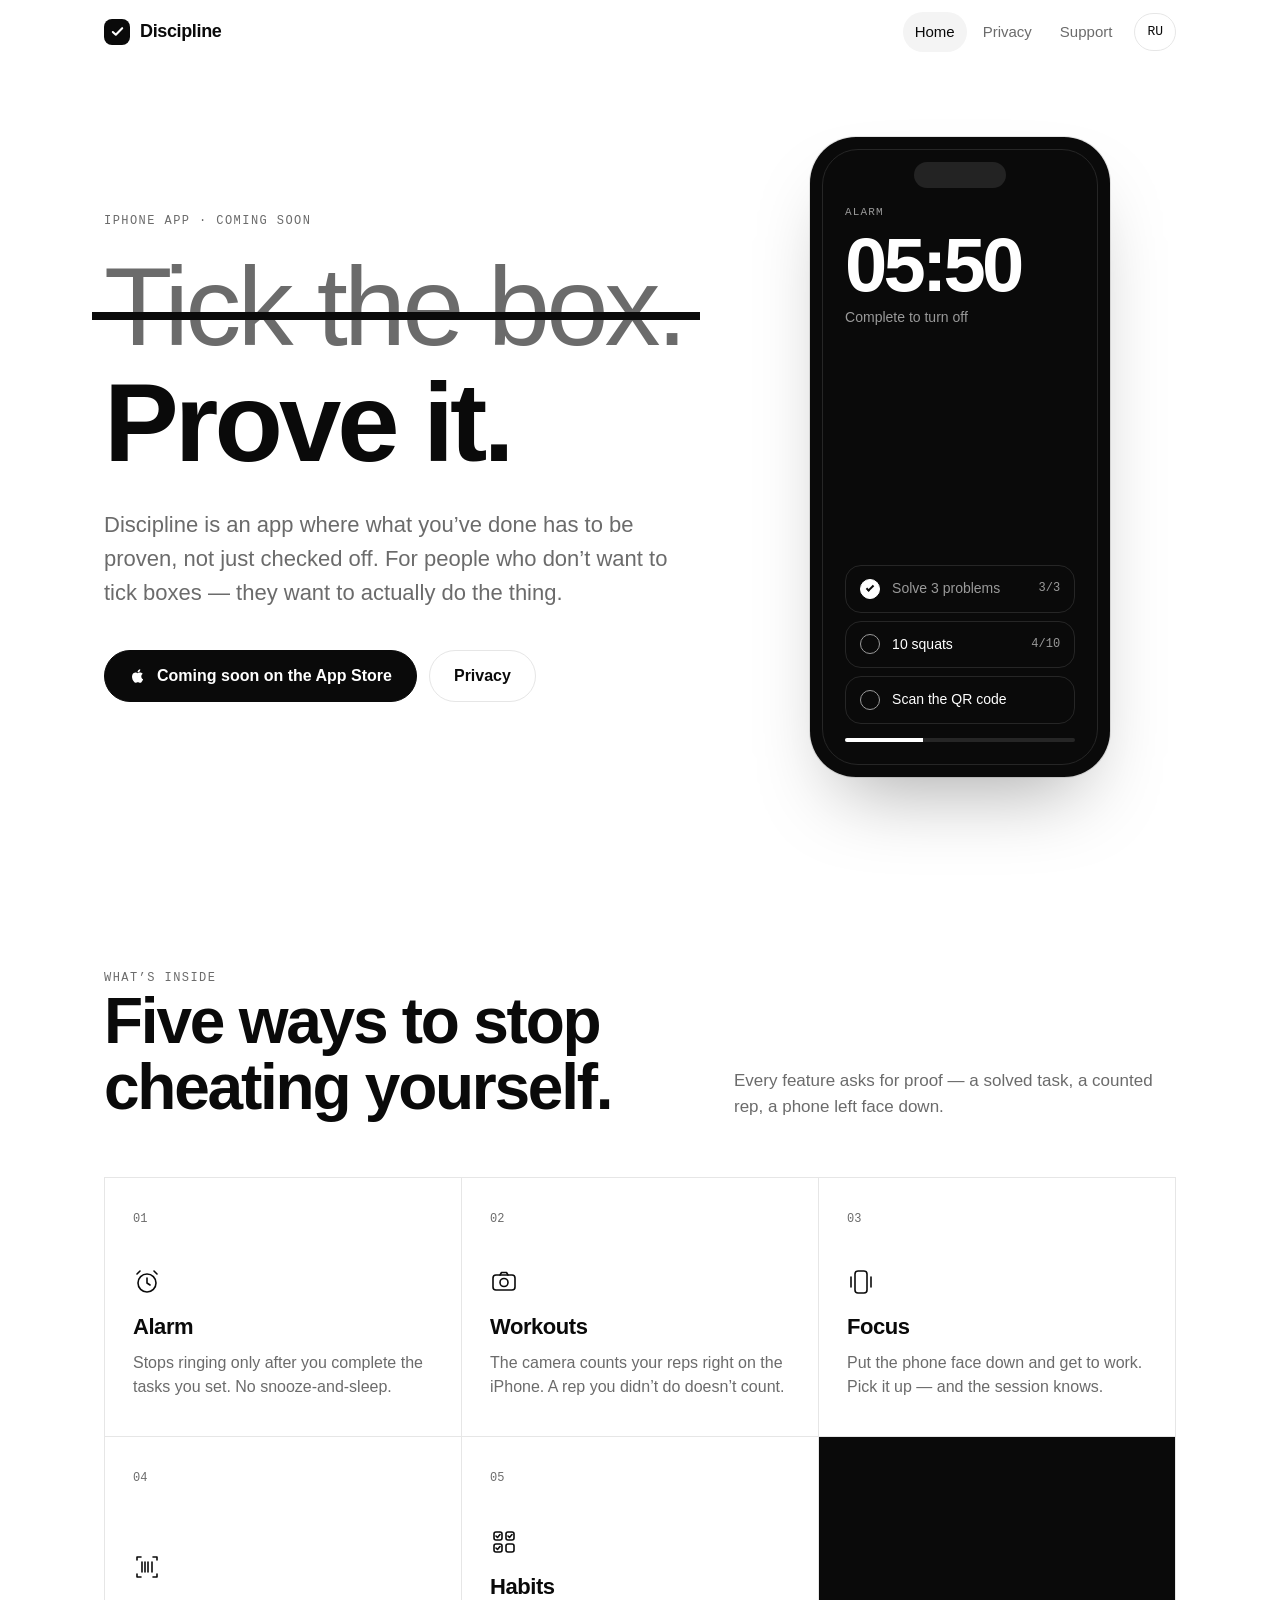
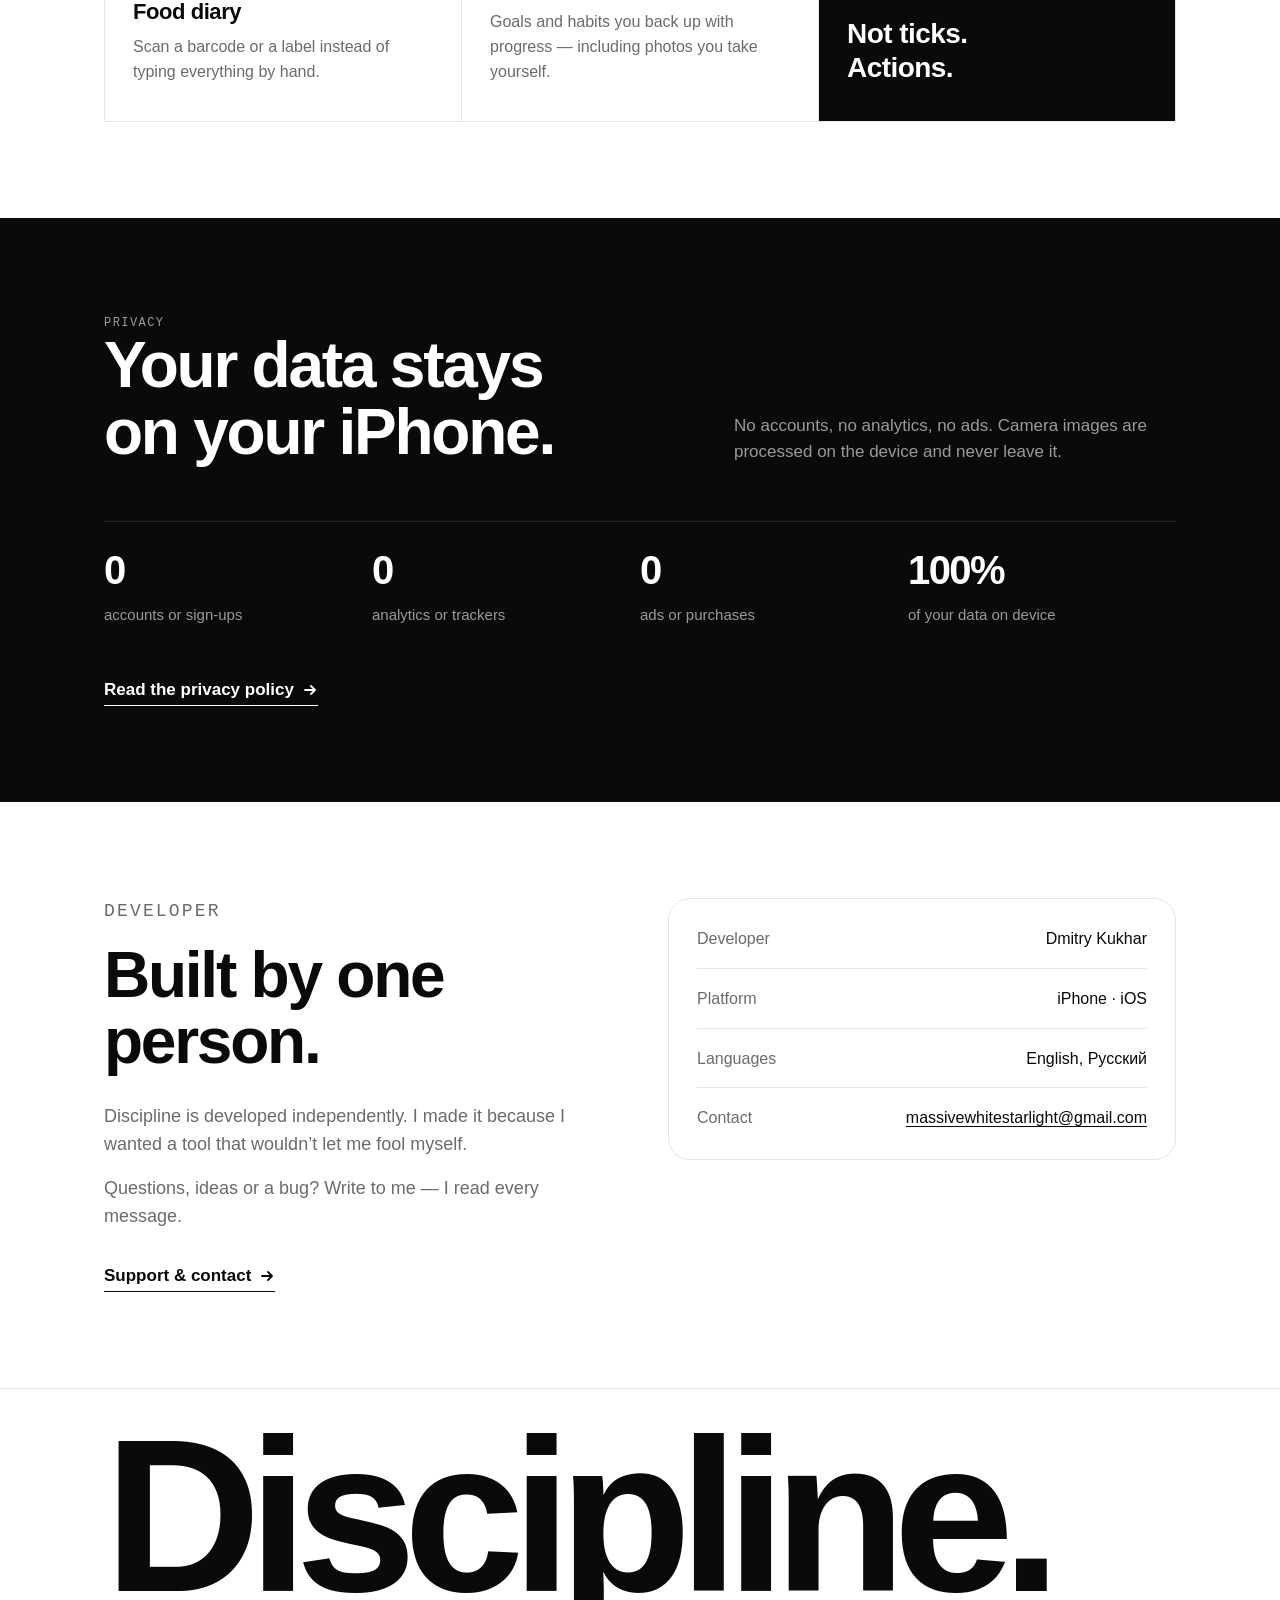
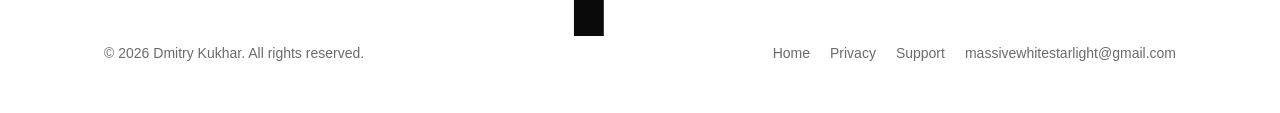
==== index.html @ 8206968e "Add files via upload" ====
<!doctype html>
<html lang="en" class="no-js">
<head>
  <meta charset="utf-8">
  <meta name="viewport" content="width=device-width, initial-scale=1, viewport-fit=cover">
  <title>Discipline — prove it, don't just tick it</title>
  <meta name="description" content="Discipline is an iPhone app where finished tasks must be proven, not just checked off: an alarm that stops only after tasks, camera-counted reps, phone-free focus, a food diary and habits.">
  <meta name="theme-color" content="#ffffff" media="(prefers-color-scheme: light)">
  <meta name="theme-color" content="#000000" media="(prefers-color-scheme: dark)">
  <meta property="og:title" content="Discipline — prove it, don't just tick it">
  <meta property="og:description" content="Discipline is an iPhone app where finished tasks must be proven, not just checked off: an alarm that stops only after tasks, camera-counted reps, phone-free focus, a food diary and habits.">
  <meta property="og:type" content="website">
  <link rel="icon" href="assets/favicon.svg" type="image/svg+xml">
  <link rel="alternate" hreflang="ru" href="ru/">
  <script>
    // First visit with a Russian browser → Russian version (manual choice is remembered).
    (function () {
      try {
        var saved = localStorage.getItem('lang');
        var ru = (navigator.language || '').toLowerCase().indexOf('ru') === 0;
        if (saved === 'ru' || (!saved && ru)) location.replace('ru/');
      } catch (e) {}
    })();
  </script>
  <link rel="stylesheet" href="assets/style.css">
</head>
<body>
<a class="skip" href="#main">Skip to content</a>
<header class="header">
  <div class="wrap">
    <a class="logo" href="./" aria-label="Discipline"><span class="logo-mark"><svg viewBox="0 0 16 16" fill="none" stroke="currentColor" stroke-width="2.2" stroke-linecap="round" stroke-linejoin="round"><path d="M3 8.5l3.2 3L13 4.5"/></svg></span>Discipline</a>
    <nav class="nav">
      <a href="./" aria-current="page" class="hide-sm">Home</a><a href="privacy.html">Privacy</a><a href="support.html">Support</a>
      <a class="lang" href="ru/" data-lang="ru" hreflang="ru">RU</a>
    </nav>
  </div>
</header>

<main id="main">
  <section class="hero">
    <div class="wrap hero-grid">
      <div>
        <p class="eyebrow">iPhone app · Coming soon</p>
        <h1><span class="line strike">Tick the box.</span><span class="line">Prove it.</span></h1>
        <p class="lead">Discipline is an app where what you’ve done has to be proven, not just checked off. For people who don’t want to tick boxes — they want to actually do the thing.</p>
        <div class="cta-row">
          <!-- After release: replace href="#" with your App Store link and remove the "Soon" badge -->
          <a class="btn btn-primary" href="#" aria-disabled="true"><svg viewBox="0 0 24 24" fill="currentColor"><path d="M16.37 12.6c-.02-2.3 1.88-3.4 1.96-3.46-1.07-1.56-2.73-1.78-3.32-1.8-1.41-.14-2.76.83-3.48.83-.72 0-1.82-.81-3-.79-1.54.02-2.96.9-3.76 2.27-1.6 2.78-.41 6.9 1.15 9.16.76 1.1 1.67 2.34 2.86 2.3 1.15-.05 1.58-.74 2.97-.74 1.38 0 1.78.74 2.99.72 1.24-.02 2.02-1.12 2.77-2.23.87-1.28 1.23-2.52 1.25-2.59-.03-.01-2.4-.92-2.42-3.66zM14.1 5.86c.63-.77 1.06-1.83.94-2.89-.91.04-2.02.61-2.67 1.37-.58.67-1.1 1.76-.96 2.8 1.02.08 2.06-.52 2.69-1.28z"/></svg>Coming soon on the App Store</a>
          <a class="btn btn-ghost" href="privacy.html">Privacy</a>
        </div>
      </div>
      <div class="phone" aria-hidden="true">
        <div class="phone-screen">
          <div class="ph-label">Alarm</div>
          <div class="ph-time" data-clock>06:30</div>
          <div class="ph-sub">Complete to turn off</div>
          <div class="ph-tasks"><div class="ph-task done"><span class="ph-dot"></span><span>Solve 3 problems</span><span class="ph-count">3/3</span></div><div class="ph-task"><span class="ph-dot"></span><span>10 squats</span><span class="ph-count">4/10</span></div><div class="ph-task"><span class="ph-dot"></span><span>Scan the QR code</span><span class="ph-count"></span></div></div>
          <div class="ph-progress"><i></i></div>
        </div>
      </div>
    </div>
  </section>

  <section id="features">
    <div class="wrap">
      <div class="section-head reveal">
        <div><p class="eyebrow">What’s inside</p><h2>Five ways to stop<br>cheating yourself.</h2></div>
        <p>Every feature asks for proof — a solved task, a counted rep, a phone left face down.</p>
      </div>
      <div class="features"><article class="feature reveal"><div class="num">01</div><svg class="feature-ico" viewBox="0 0 28 28" fill="none" stroke="currentColor" stroke-width="1.6" stroke-linecap="round" stroke-linejoin="round"><circle cx="14" cy="15" r="9"/><path d="M14 10v5l3 2M4 6l3-3M24 6l-3-3"/></svg><h3>Alarm</h3><p>Stops ringing only after you complete the tasks you set. No snooze-and-sleep.</p></article><article class="feature reveal"><div class="num">02</div><svg class="feature-ico" viewBox="0 0 28 28" fill="none" stroke="currentColor" stroke-width="1.6" stroke-linecap="round" stroke-linejoin="round"><rect x="3" y="7" width="22" height="15" rx="3"/><circle cx="14" cy="14.5" r="4"/><path d="M10 7l1.5-2.5h5L18 7"/></svg><h3>Workouts</h3><p>The camera counts your reps right on the iPhone. A rep you didn’t do doesn’t count.</p></article><article class="feature reveal"><div class="num">03</div><svg class="feature-ico" viewBox="0 0 28 28" fill="none" stroke="currentColor" stroke-width="1.6" stroke-linecap="round" stroke-linejoin="round"><rect x="8" y="3" width="12" height="22" rx="3"/><path d="M4 9v10M24 9v10"/></svg><h3>Focus</h3><p>Put the phone face down and get to work. Pick it up — and the session knows.</p></article><article class="feature reveal"><div class="num">04</div><svg class="feature-ico" viewBox="0 0 28 28" fill="none" stroke="currentColor" stroke-width="1.6" stroke-linecap="round" stroke-linejoin="round"><path d="M4 7V4h4M24 7V4h-4M4 21v3h4M24 21v3h-4"/><path d="M9 9v10M12 9v10M15 9v10M19 9v10"/></svg><h3>Food diary</h3><p>Scan a barcode or a label instead of typing everything by hand.</p></article><article class="feature reveal"><div class="num">05</div><svg class="feature-ico" viewBox="0 0 28 28" fill="none" stroke="currentColor" stroke-width="1.6" stroke-linecap="round" stroke-linejoin="round"><rect x="4" y="4" width="8" height="8" rx="2"/><rect x="16" y="4" width="8" height="8" rx="2"/><rect x="4" y="16" width="8" height="8" rx="2"/><rect x="16" y="16" width="8" height="8" rx="2"/><path d="M6 8l1.5 1.5L10 6.5M18 8l1.5 1.5L22 6.5M6 20l1.5 1.5L10 18.5"/></svg><h3>Habits</h3><p>Goals and habits you back up with progress — including photos you take yourself.</p></article><article class="feature feature-quote reveal"><h3>Not ticks.<br>Actions.</h3></article></div>
    </div>
  </section>

  <section class="band">
    <div class="wrap">
      <div class="section-head reveal">
        <div><p class="eyebrow">Privacy</p><h2>Your data stays<br>on your iPhone.</h2></div>
        <p>No accounts, no analytics, no ads. Camera images are processed on the device and never leave it.</p>
      </div>
      <div class="privacy-points"><div class="reveal"><strong>0</strong><span>accounts or sign-ups</span></div><div class="reveal"><strong>0</strong><span>analytics or trackers</span></div><div class="reveal"><strong>0</strong><span>ads or purchases</span></div><div class="reveal"><strong>100%</strong><span>of your data on device</span></div></div>
      <a class="link-arrow" href="privacy.html">Read the privacy policy <svg viewBox="0 0 16 16" fill="none" stroke="currentColor" stroke-width="1.8" stroke-linecap="round" stroke-linejoin="round"><path d="M3 8h10M9 4l4 4-4 4"/></svg></a>
    </div>
  </section>

  <section id="developer">
    <div class="wrap dev">
      <div class="reveal">
        <p class="eyebrow">Developer</p>
        <h2 style="margin-bottom:28px">Built by one person.</h2>
        <p>Discipline is developed independently. I made it because I wanted a tool that wouldn’t let me fool myself.</p>
        <p>Questions, ideas or a bug? Write to me — I read every message.</p>
        <a class="link-arrow" href="support.html" style="margin-top:16px">Support & contact <svg viewBox="0 0 16 16" fill="none" stroke="currentColor" stroke-width="1.8" stroke-linecap="round" stroke-linejoin="round"><path d="M3 8h10M9 4l4 4-4 4"/></svg></a>
      </div>
      <div class="dev-card reveal"><div class="dev-row"><span>Developer</span><span>Dmitry Kukhar</span></div><div class="dev-row"><span>Platform</span><span>iPhone · iOS</span></div><div class="dev-row"><span>Languages</span><span>English, Русский</span></div><div class="dev-row"><span>Contact</span><span><a href="mailto:massivewhitestarlight@gmail.com">massivewhitestarlight@gmail.com</a></span></div></div>
    </div>
  </section>
</main>
<footer class="footer">
  <div class="wrap" style="display:block">
    <div class="big-word" aria-hidden="true">Discipline.</div>
    <div style="display:flex;justify-content:space-between;gap:24px;flex-wrap:wrap">
      <div>© <span data-year>2026</span> Dmitry Kukhar. All rights reserved.</div>
      <nav>
        <a href="./">Home</a>
        <a href="privacy.html">Privacy</a>
        <a href="support.html">Support</a>
        <a href="mailto:massivewhitestarlight@gmail.com">massivewhitestarlight@gmail.com</a>
      </nav>
    </div>
  </div>
</footer>
<script src="assets/main.js" defer></script>
</body>
</html>
---- assets/style.css ----
/* Discipline — developer site
   Black & white, minimal. System fonts only (no external requests). */

:root {
  --bg: #ffffff;
  --fg: #0a0a0a;
  --muted: #6b6b6b;
  --line: #e6e6e6;
  --soft: #f4f4f4;
  --inv-bg: #0a0a0a;
  --inv-fg: #ffffff;
  --inv-muted: #9a9a9a;
  --inv-line: #262626;
  --radius: 22px;
  --max: 1120px;
  --font: -apple-system, BlinkMacSystemFont, "SF Pro Display", "SF Pro Text", "Inter", "Segoe UI", Roboto, "Helvetica Neue", Arial, sans-serif;
  --mono: ui-monospace, "SF Mono", Menlo, Consolas, monospace;
  color-scheme: light;
}

@media (prefers-color-scheme: dark) {
  :root {
    --bg: #000000;
    --fg: #f5f5f5;
    --muted: #8f8f8f;
    --line: #1f1f1f;
    --soft: #0e0e0e;
    --inv-bg: #f5f5f5;
    --inv-fg: #0a0a0a;
    --inv-muted: #5c5c5c;
    --inv-line: #dcdcdc;
    color-scheme: dark;
  }
}

*,
*::before,
*::after { box-sizing: border-box; }

html { -webkit-text-size-adjust: 100%; scroll-behavior: smooth; }

body {
  margin: 0;
  background: var(--bg);
  color: var(--fg);
  font-family: var(--font);
  font-size: 17px;
  line-height: 1.55;
  -webkit-font-smoothing: antialiased;
  text-rendering: optimizeLegibility;
  overflow-x: hidden;
}

a { color: inherit; text-decoration-thickness: 1px; text-underline-offset: 3px; }
img { max-width: 100%; display: block; }

.wrap { max-width: var(--max); margin: 0 auto; padding: 0 24px; }

/* ---------- Header ---------- */
.header {
  position: sticky;
  top: 0;
  z-index: 50;
  background: color-mix(in srgb, var(--bg) 82%, transparent);
  backdrop-filter: saturate(180%) blur(18px);
  -webkit-backdrop-filter: saturate(180%) blur(18px);
  border-bottom: 1px solid transparent;
  transition: border-color .3s;
}
.header.scrolled { border-bottom-color: var(--line); }
.header .wrap {
  display: flex;
  align-items: center;
  justify-content: space-between;
  height: 64px;
  gap: 16px;
}
.logo {
  display: flex;
  align-items: center;
  gap: 10px;
  font-weight: 700;
  letter-spacing: -0.02em;
  text-decoration: none;
  font-size: 18px;
}
.logo-mark {
  width: 26px;
  height: 26px;
  border-radius: 8px;
  background: var(--fg);
  color: var(--bg);
  display: grid;
  place-items: center;
}
.logo-mark svg { width: 15px; height: 15px; }
.nav { display: flex; align-items: center; gap: 4px; }
.nav a {
  text-decoration: none;
  font-size: 15px;
  color: var(--muted);
  padding: 8px 12px;
  border-radius: 999px;
  transition: color .2s, background .2s;
}
.nav a:hover, .nav a[aria-current="page"] { color: var(--fg); }
.nav a[aria-current="page"] { background: var(--soft); }
.nav .lang {
  font-family: var(--mono);
  font-size: 13px;
  border: 1px solid var(--line);
  color: var(--fg);
  margin-left: 6px;
}
.nav .lang:hover { background: var(--fg); color: var(--bg); border-color: var(--fg); }

@media (max-width: 560px) {
  .nav a:not(.lang) { padding: 8px 8px; font-size: 14px; }
  .nav .hide-sm { display: none; }
}

/* ---------- Typography ---------- */
.eyebrow {
  font-family: var(--mono);
  font-size: 12px;
  letter-spacing: 0.12em;
  text-transform: uppercase;
  color: var(--muted);
  margin: 0 0 18px;
}
h1, h2, h3 { letter-spacing: -0.035em; line-height: 1.04; margin: 0; font-weight: 700; }
h1 { font-size: clamp(48px, 9vw, 112px); }
h2 { font-size: clamp(34px, 5.2vw, 64px); }
h3 { font-size: 22px; letter-spacing: -0.02em; line-height: 1.2; }
.lead { font-size: clamp(18px, 2.1vw, 22px); color: var(--muted); max-width: 34em; margin: 26px 0 0; }

/* ---------- Hero ---------- */
.hero { padding: 72px 0 96px; }
.hero-grid {
  display: grid;
  grid-template-columns: 1.15fr .85fr;
  gap: 56px;
  align-items: center;
}
.strike {
  position: relative;
  color: var(--muted);
  font-weight: 500;
  display: inline-block;
}
.strike::after {
  content: "";
  position: absolute;
  left: -2%;
  right: -2%;
  top: 54%;
  height: .07em;
  background: var(--fg);
  transform-origin: left center;
  transform: scaleX(0);
  animation: strike 0.9s cubic-bezier(.7,0,.2,1) .5s forwards;
}
@keyframes strike { to { transform: scaleX(1); } }
.hero h1 .line { display: block; }

.cta-row { display: flex; flex-wrap: wrap; gap: 12px; margin-top: 40px; align-items: center; }
.btn {
  display: inline-flex;
  align-items: center;
  gap: 10px;
  height: 52px;
  padding: 0 24px;
  border-radius: 999px;
  font-size: 16px;
  font-weight: 600;
  text-decoration: none;
  border: 1px solid var(--fg);
  transition: transform .2s, background .2s, color .2s;
}
.btn:hover { transform: translateY(-1px); }
.btn-primary { background: var(--fg); color: var(--bg); }
.btn-ghost { background: transparent; color: var(--fg); border-color: var(--line); }
.btn-ghost:hover { border-color: var(--fg); }
.btn svg { width: 18px; height: 18px; }
.btn small { font-weight: 400; opacity: .7; font-size: 13px; }
.badge-soon {
  font-family: var(--mono);
  font-size: 11px;
  letter-spacing: .08em;
  text-transform: uppercase;
  padding: 3px 8px;
  border-radius: 999px;
  border: 1px solid currentColor;
  opacity: .75;
}

/* Phone mock */
.phone {
  justify-self: center;
  width: min(300px, 78vw);
  aspect-ratio: 9 / 19.2;
  border-radius: 46px;
  background: var(--inv-bg);
  color: var(--inv-fg);
  padding: 12px;
  box-shadow: 0 40px 80px -30px rgba(0,0,0,.35), 0 0 0 1px var(--line);
  position: relative;
}
.phone-screen {
  height: 100%;
  border-radius: 36px;
  border: 1px solid var(--inv-line);
  padding: 54px 22px 22px;
  display: flex;
  flex-direction: column;
  position: relative;
  overflow: hidden;
}
.phone-screen::before {
  content: "";
  position: absolute;
  top: 12px;
  left: 50%;
  transform: translateX(-50%);
  width: 92px;
  height: 26px;
  border-radius: 999px;
  background: var(--inv-fg);
  opacity: .1;
}
.ph-label { font-family: var(--mono); font-size: 11px; letter-spacing: .1em; text-transform: uppercase; color: var(--inv-muted); }
.ph-time { font-size: 76px; font-weight: 700; letter-spacing: -0.05em; line-height: 1; margin: 6px 0 4px; font-variant-numeric: tabular-nums; }
.ph-sub { font-size: 14px; color: var(--inv-muted); }
.ph-tasks { margin-top: auto; display: grid; gap: 8px; }
.ph-task {
  display: flex;
  align-items: center;
  gap: 12px;
  padding: 12px 14px;
  border-radius: 16px;
  border: 1px solid var(--inv-line);
  font-size: 14px;
}
.ph-dot {
  width: 20px; height: 20px; border-radius: 50%;
  border: 1.5px solid var(--inv-muted);
  flex: none;
  display: grid; place-items: center;
}
.ph-task.done .ph-dot { background: var(--inv-fg); border-color: var(--inv-fg); }
.ph-task.done .ph-dot::after {
  content: ""; width: 8px; height: 4px;
  border-left: 2px solid var(--inv-bg); border-bottom: 2px solid var(--inv-bg);
  transform: rotate(-45deg) translate(1px, -1px);
}
.ph-task.done span { color: var(--inv-muted); }
.ph-task .ph-count { margin-left: auto; font-family: var(--mono); font-size: 12px; color: var(--inv-muted); }
.ph-progress { height: 4px; border-radius: 4px; background: var(--inv-line); margin-top: 14px; overflow: hidden; }
.ph-progress i { display: block; height: 100%; width: 34%; background: var(--inv-fg); animation: prog 4s ease-in-out infinite alternate; }
@keyframes prog { to { width: 66%; } }

@media (max-width: 880px) {
  .hero { padding: 40px 0 72px; }
  .hero-grid { grid-template-columns: 1fr; gap: 56px; }
}

/* ---------- Sections ---------- */
section { padding: 96px 0; }
.section-head { display: flex; justify-content: space-between; align-items: end; gap: 32px; flex-wrap: wrap; margin-bottom: 56px; }
.section-head p { color: var(--muted); max-width: 26em; margin: 0; }

.features {
  display: grid;
  grid-template-columns: repeat(3, 1fr);
  border-top: 1px solid var(--line);
  border-left: 1px solid var(--line);
}
.feature {
  padding: 32px 28px 36px;
  border-right: 1px solid var(--line);
  border-bottom: 1px solid var(--line);
  min-height: 250px;
  display: flex;
  flex-direction: column;
  transition: background .3s, color .3s;
}
.feature:hover { background: var(--fg); color: var(--bg); }
.feature:hover p { color: inherit; opacity: .7; }
.feature .num { font-family: var(--mono); font-size: 12px; color: var(--muted); margin-bottom: auto; padding-bottom: 40px; }
.feature:hover .num { color: inherit; opacity: .6; }
.feature p { color: var(--muted); margin: 10px 0 0; font-size: 16px; }
.feature-ico { width: 28px; height: 28px; margin-bottom: 18px; }
.feature-quote {
  background: var(--fg);
  color: var(--bg);
  justify-content: flex-end;
}
.feature-quote h3 { font-size: 28px; }
.feature-quote:hover { background: var(--fg); }

@media (max-width: 880px) { .features { grid-template-columns: repeat(2, 1fr); } }
@media (max-width: 560px) {
  .features { grid-template-columns: 1fr; }
  .feature { min-height: 0; }
  .feature .num { padding-bottom: 24px; }
}

/* Dark band */
.band { background: var(--inv-bg); color: var(--inv-fg); border-radius: 0; }
.band .eyebrow, .band .section-head p { color: var(--inv-muted); }
.privacy-points { display: grid; grid-template-columns: repeat(4, 1fr); gap: 0; border-top: 1px solid var(--inv-line); }
.privacy-points div { padding: 28px 24px 8px 0; }
.privacy-points strong { display: block; font-size: 40px; letter-spacing: -0.04em; line-height: 1; margin-bottom: 12px; }
.privacy-points span { color: var(--inv-muted); font-size: 15px; }
.band .link-arrow { color: var(--inv-fg); }
@media (max-width: 880px) { .privacy-points { grid-template-columns: repeat(2, 1fr); } }

.link-arrow {
  display: inline-flex; align-items: center; gap: 8px;
  font-weight: 600; text-decoration: none; margin-top: 40px;
  border-bottom: 1px solid currentColor; padding-bottom: 2px;
}
.link-arrow:hover svg { transform: translateX(3px); }
.link-arrow svg { width: 16px; height: 16px; transition: transform .2s; }

/* Developer */
.dev { display: grid; grid-template-columns: 1fr 1fr; gap: 56px; align-items: start; }
.dev p { color: var(--muted); margin: 0 0 16px; font-size: 18px; }
.dev-card {
  border: 1px solid var(--line);
  border-radius: var(--radius);
  padding: 28px;
  display: grid;
  gap: 18px;
}
.dev-row { display: flex; justify-content: space-between; gap: 16px; border-bottom: 1px solid var(--line); padding-bottom: 16px; font-size: 16px; }
.dev-row:last-child { border-bottom: 0; padding-bottom: 0; }
.dev-row span:first-child { color: var(--muted); }
.dev-row span:last-child { text-align: right; overflow-wrap: anywhere; }
@media (max-width: 880px) { .dev { grid-template-columns: 1fr; gap: 32px; } }

/* ---------- Document pages (privacy / support) ---------- */
.doc-hero { padding: 72px 0 48px; border-bottom: 1px solid var(--line); }
.doc-hero h1 { font-size: clamp(44px, 7vw, 88px); }
.doc-meta { font-family: var(--mono); font-size: 13px; color: var(--muted); margin-top: 24px; }
.doc { display: grid; grid-template-columns: 240px 1fr; gap: 64px; padding-top: 56px; padding-bottom: 96px; }
.toc { position: sticky; top: 96px; align-self: start; font-size: 14px; }
.toc p { font-family: var(--mono); font-size: 12px; letter-spacing: .1em; text-transform: uppercase; color: var(--muted); margin: 0 0 12px; }
.toc ol { list-style: none; padding: 0; margin: 0; display: grid; gap: 2px; counter-reset: toc; }
.toc a { display: block; text-decoration: none; color: var(--muted); padding: 5px 0; }
.toc a:hover { color: var(--fg); }
.prose { max-width: 720px; }
.prose h2 { font-size: 30px; letter-spacing: -0.025em; margin: 56px 0 16px; scroll-margin-top: 90px; }
.prose h2:first-child { margin-top: 0; }
.prose h3 { font-size: 19px; margin: 28px 0 8px; }
.prose p, .prose li { color: color-mix(in srgb, var(--fg) 82%, var(--bg)); }
.prose ul { padding-left: 1.2em; }
.prose li { margin: 6px 0; }
.prose li::marker { color: var(--muted); }
.summary {
  background: var(--fg);
  color: var(--bg);
  border-radius: var(--radius);
  padding: 32px;
  margin-bottom: 8px;
}
.summary h2 { margin: 0 0 12px !important; font-size: 26px; }
.summary p { color: inherit !important; opacity: .8; margin: 0; }
.summary ul { list-style: none; padding: 0; margin: 20px 0 0; display: grid; gap: 10px; }
.summary li { color: inherit !important; display: flex; gap: 12px; margin: 0; }
.summary li::before { content: "—"; opacity: .5; }
.table { width: 100%; border-collapse: collapse; margin: 16px 0; font-size: 15px; }
.table th, .table td { text-align: left; padding: 12px 12px 12px 0; border-bottom: 1px solid var(--line); vertical-align: top; }
.table th { font-family: var(--mono); font-size: 12px; letter-spacing: .08em; text-transform: uppercase; color: var(--muted); font-weight: 500; }
.table td:first-child { font-weight: 600; white-space: nowrap; padding-right: 20px; }
@media (max-width: 880px) {
  .doc { grid-template-columns: 1fr; gap: 32px; }
  .toc { position: static; border: 1px solid var(--line); border-radius: 16px; padding: 18px 20px; }
}
@media (max-width: 560px) {
  .table td:first-child { white-space: normal; }
}

/* Support */
.contact-card {
  border-radius: var(--radius);
  background: var(--fg);
  color: var(--bg);
  padding: 40px;
  display: grid;
  grid-template-columns: 1fr auto;
  gap: 32px;
  align-items: end;
  margin-top: 56px;
}
.contact-card h2 { font-size: clamp(30px, 4vw, 44px); margin: 0 !important; }
.contact-card p { color: inherit !important; opacity: .7; margin: 14px 0 0; max-width: 30em; }
.contact-card .btn { background: var(--bg); color: var(--fg); border-color: var(--bg); }
.contact-mail { font-family: var(--mono); font-size: 14px; opacity: .7; margin-top: 18px; overflow-wrap: anywhere; }
@media (max-width: 720px) { .contact-card { grid-template-columns: 1fr; padding: 28px; } }

.faq { border-top: 1px solid var(--line); margin-top: 8px; }
.faq details { border-bottom: 1px solid var(--line); }
.faq summary {
  list-style: none;
  cursor: pointer;
  padding: 22px 40px 22px 0;
  font-size: 19px;
  font-weight: 600;
  letter-spacing: -0.01em;
  position: relative;
}
.faq summary::-webkit-details-marker { display: none; }
.faq summary::after {
  content: "";
  position: absolute;
  right: 4px;
  top: 50%;
  width: 14px;
  height: 14px;
  margin-top: -7px;
  background:
    linear-gradient(currentColor, currentColor) center/14px 1.5px no-repeat,
    linear-gradient(currentColor, currentColor) center/1.5px 14px no-repeat;
  transition: transform .3s;
}
.faq details[open] summary::after { transform: rotate(45deg); }
.faq .answer { padding: 0 0 24px; color: var(--muted); max-width: 640px; }
.faq .answer p { margin: 0 0 10px; }
.faq .answer ol, .faq .answer ul { margin: 0; padding-left: 1.2em; }

/* ---------- Footer ---------- */
.footer { border-top: 1px solid var(--line); padding: 40px 0 48px; font-size: 14px; color: var(--muted); }
.footer .wrap { display: flex; justify-content: space-between; gap: 24px; flex-wrap: wrap; }
.footer nav { display: flex; gap: 20px; flex-wrap: wrap; }
.footer a { text-decoration: none; }
.footer a:hover { color: var(--fg); }
.big-word {
  font-size: clamp(64px, 17vw, 240px);
  font-weight: 800;
  letter-spacing: -0.06em;
  line-height: .8;
  color: var(--fg);
  margin: 0 0 40px;
  user-select: none;
  white-space: nowrap;
}

/* ---------- Reveal ---------- */
.reveal { opacity: 0; transform: translateY(18px); transition: opacity .8s ease, transform .8s cubic-bezier(.2,.7,.2,1); }
.reveal.in { opacity: 1; transform: none; }
.no-js .reveal { opacity: 1; transform: none; }

@media (prefers-reduced-motion: reduce) {
  * { animation: none !important; transition: none !important; scroll-behavior: auto !important; }
  .reveal { opacity: 1; transform: none; }
  .strike::after { transform: scaleX(1); }
}

:focus-visible { outline: 2px solid var(--fg); outline-offset: 3px; border-radius: 6px; }
.skip { position: absolute; left: -9999px; }
.skip:focus { left: 16px; top: 12px; z-index: 100; background: var(--fg); color: var(--bg); padding: 8px 14px; border-radius: 8px; }

/* Short nav labels on phones */
.nav .short { display: none; }
@media (max-width: 560px) {
  .nav .full { display: none; }
  .nav .short { display: inline; }
}
.footer { overflow-wrap: anywhere; }
@media (max-width: 420px) {
  .header .wrap { padding: 0 16px; gap: 8px; }
  .nav { gap: 0; }
  .nav a:not(.lang) { padding: 8px 7px; }
  .nav .lang { margin-left: 4px; padding: 6px 9px; }
}
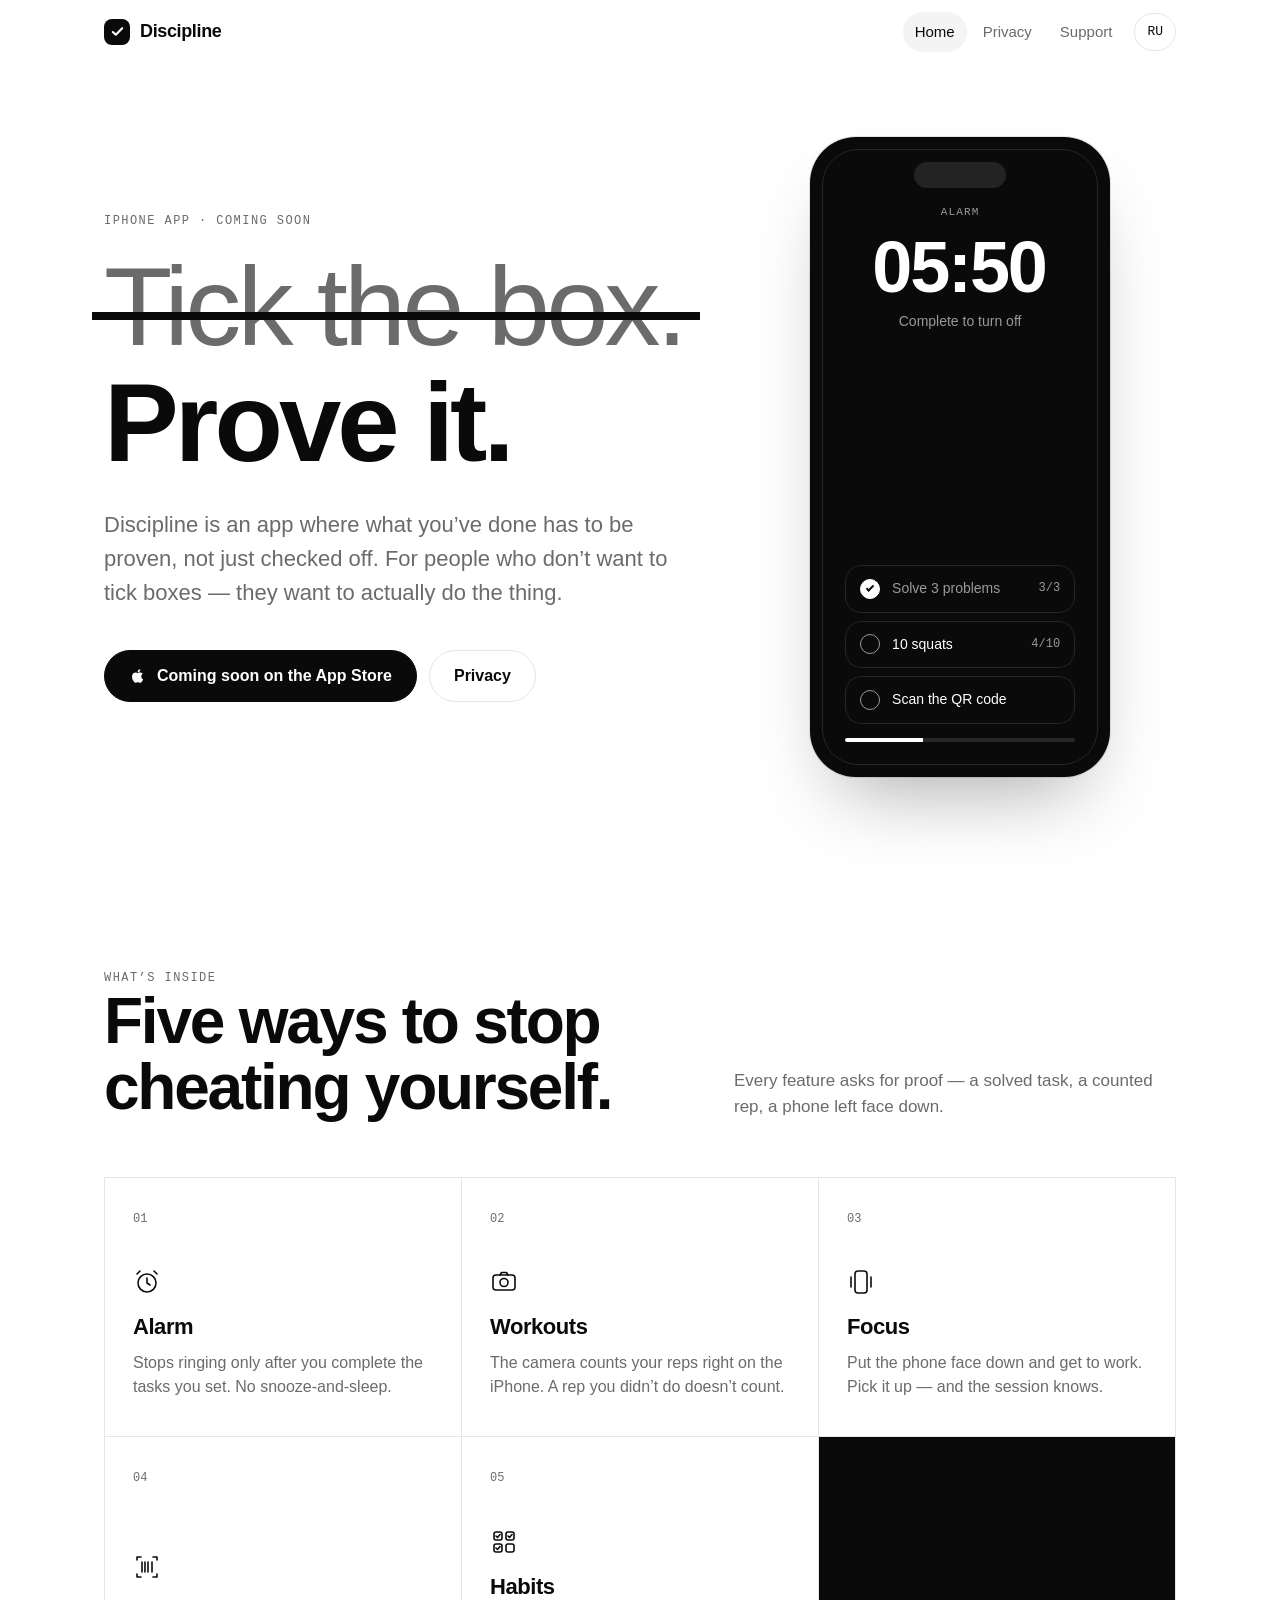
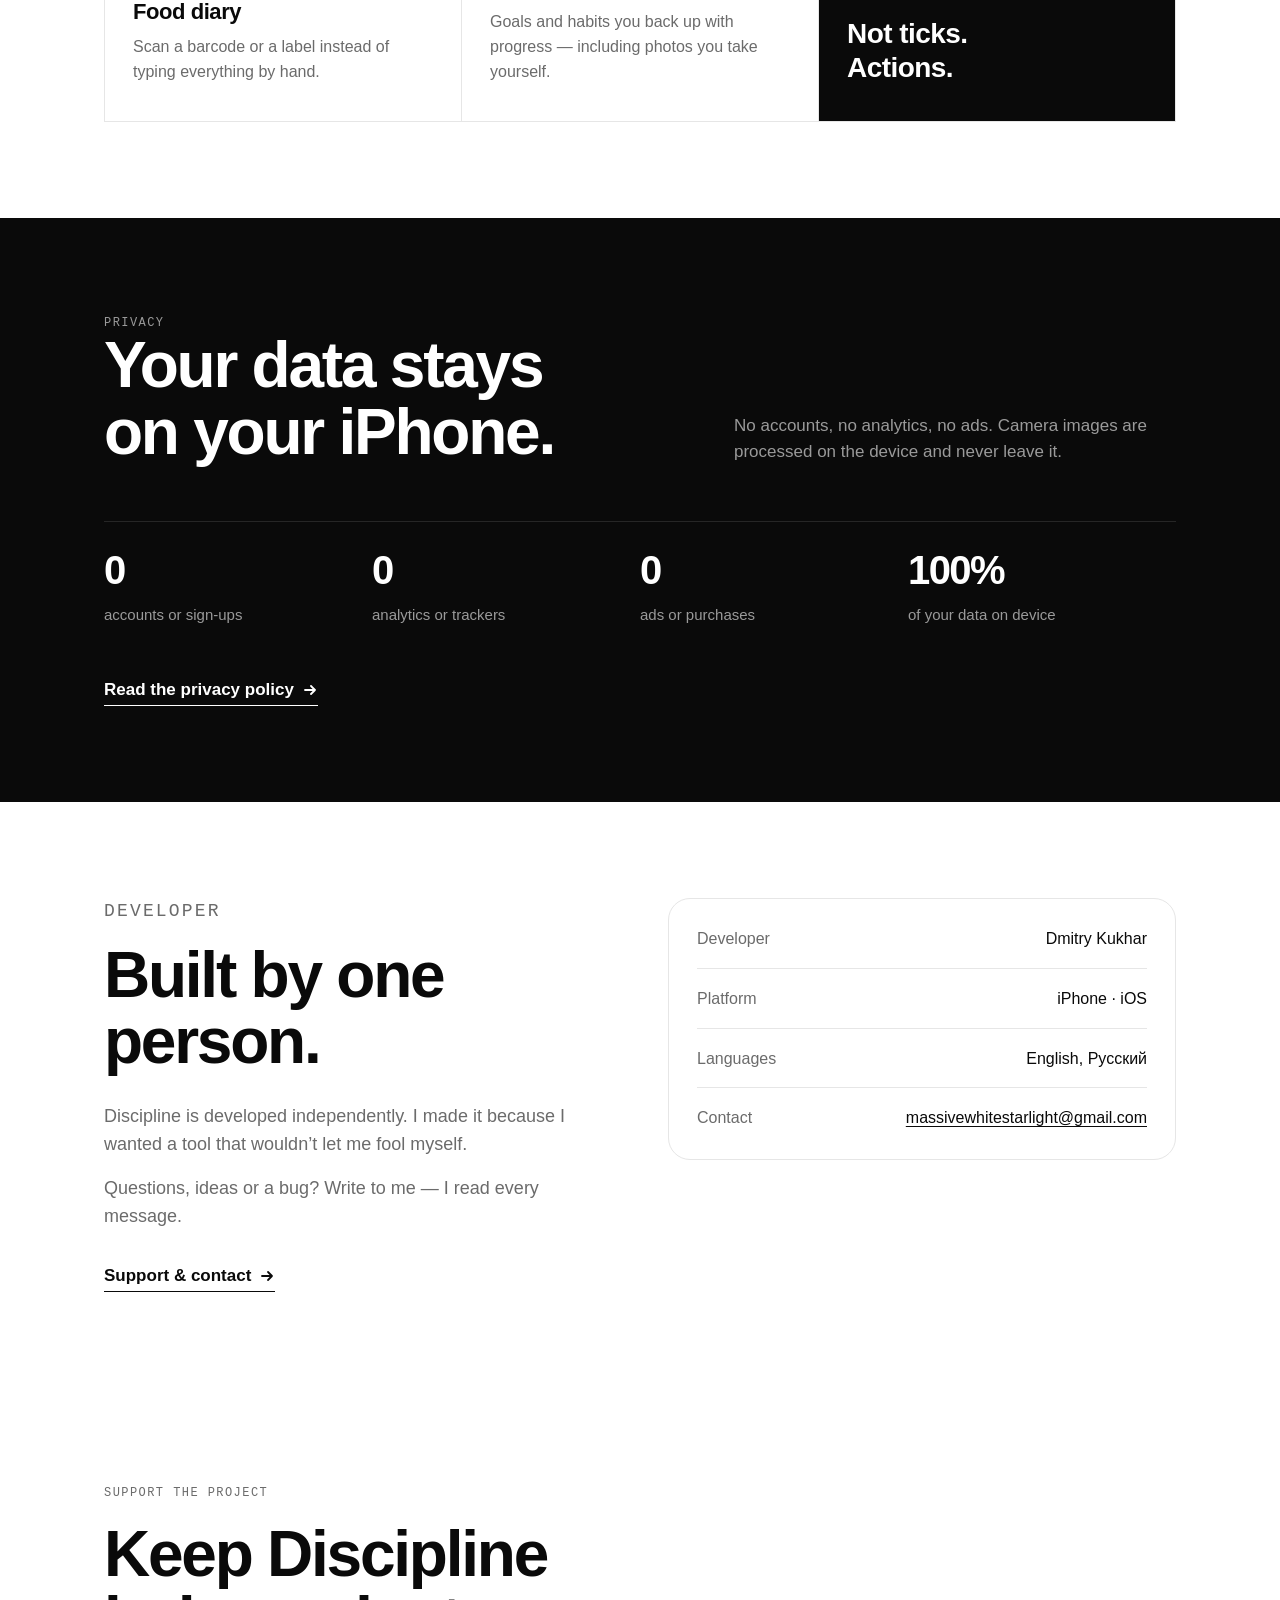
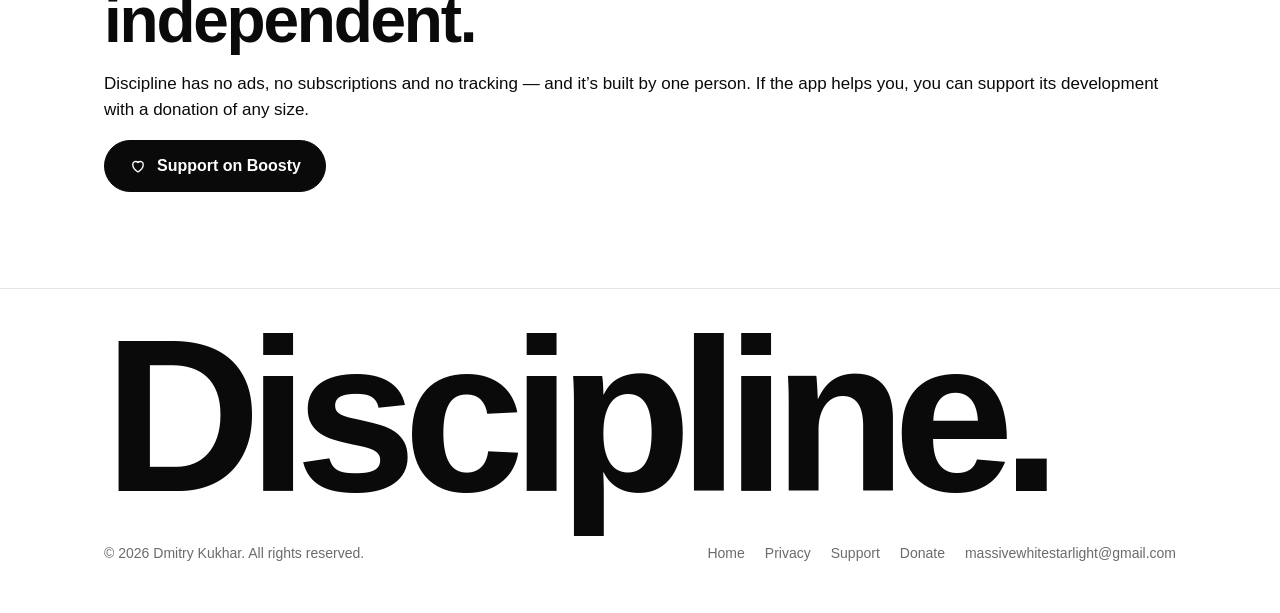
==== commit 3cb9e790: "Add files via upload" ====
--- a/index.html
+++ b/index.html
@@ -94,6 +94,22 @@
       <div class="dev-card reveal"><div class="dev-row"><span>Developer</span><span>Dmitry Kukhar</span></div><div class="dev-row"><span>Platform</span><span>iPhone · iOS</span></div><div class="dev-row"><span>Languages</span><span>English, Русский</span></div><div class="dev-row"><span>Contact</span><span><a href="mailto:massivewhitestarlight@gmail.com">massivewhitestarlight@gmail.com</a></span></div></div>
     </div>
   </section>
+  <section id="donate" class="donate-section">
+    <div class="wrap">
+      <div class="donate reveal">
+        <div>
+          <p class="eyebrow">Support the project</p>
+          <h2>Keep Discipline<br>independent.</h2>
+          <p class="donate-text">Discipline has no ads, no subscriptions and no tracking — and it’s built by one person. If the app helps you, you can support its development with a donation of any size.</p>
+        </div>
+        <div class="donate-actions">
+          <!-- To add a QR code: put assets/boosty-qr.png in the folder and uncomment the next line -->
+          <!-- <img class="donate-qr" src="assets/boosty-qr.png" alt="QR: https://boosty.to/massivewhitestarlight/donate" width="132" height="132"> -->
+          <a class="btn btn-primary" href="https://boosty.to/massivewhitestarlight/donate" target="_blank" rel="noopener"><svg viewBox="0 0 24 24" fill="none" stroke="currentColor" stroke-width="1.8" stroke-linecap="round" stroke-linejoin="round"><path d="M12 20s-7-4.4-7-10a4 4 0 0 1 7-2.6A4 4 0 0 1 19 10c0 5.6-7 10-7 10z"/></svg>Support on Boosty</a>
+        </div>
+      </div>
+    </div>
+  </section>
 </main>
 <footer class="footer">
   <div class="wrap" style="display:block">
@@ -104,6 +120,7 @@
         <a href="./">Home</a>
         <a href="privacy.html">Privacy</a>
         <a href="support.html">Support</a>
+        <a href="https://boosty.to/massivewhitestarlight/donate" target="_blank" rel="noopener">Donate</a>
         <a href="mailto:massivewhitestarlight@gmail.com">massivewhitestarlight@gmail.com</a>
       </nav>
     </div>
--- a/assets/style.css
+++ b/assets/style.css
@@ -228,9 +228,9 @@
   background: var(--inv-fg);
   opacity: .1;
 }
-.ph-label { font-family: var(--mono); font-size: 11px; letter-spacing: .1em; text-transform: uppercase; color: var(--inv-muted); }
-.ph-time { font-size: 76px; font-weight: 700; letter-spacing: -0.05em; line-height: 1; margin: 6px 0 4px; font-variant-numeric: tabular-nums; }
-.ph-sub { font-size: 14px; color: var(--inv-muted); }
+.ph-label { text-align: center; font-family: var(--mono); font-size: 11px; letter-spacing: .1em; text-transform: uppercase; color: var(--inv-muted); }
+.ph-time { text-align: center; white-space: nowrap; font-size: clamp(56px, 19vw, 72px); font-weight: 700; letter-spacing: -0.03em; text-indent: -0.03em; line-height: 1; margin: 10px 0 8px; font-variant-numeric: tabular-nums; }
+.ph-sub { text-align: center; font-size: 14px; color: var(--inv-muted); }
 .ph-tasks { margin-top: auto; display: grid; gap: 8px; }
 .ph-task {
   display: flex;
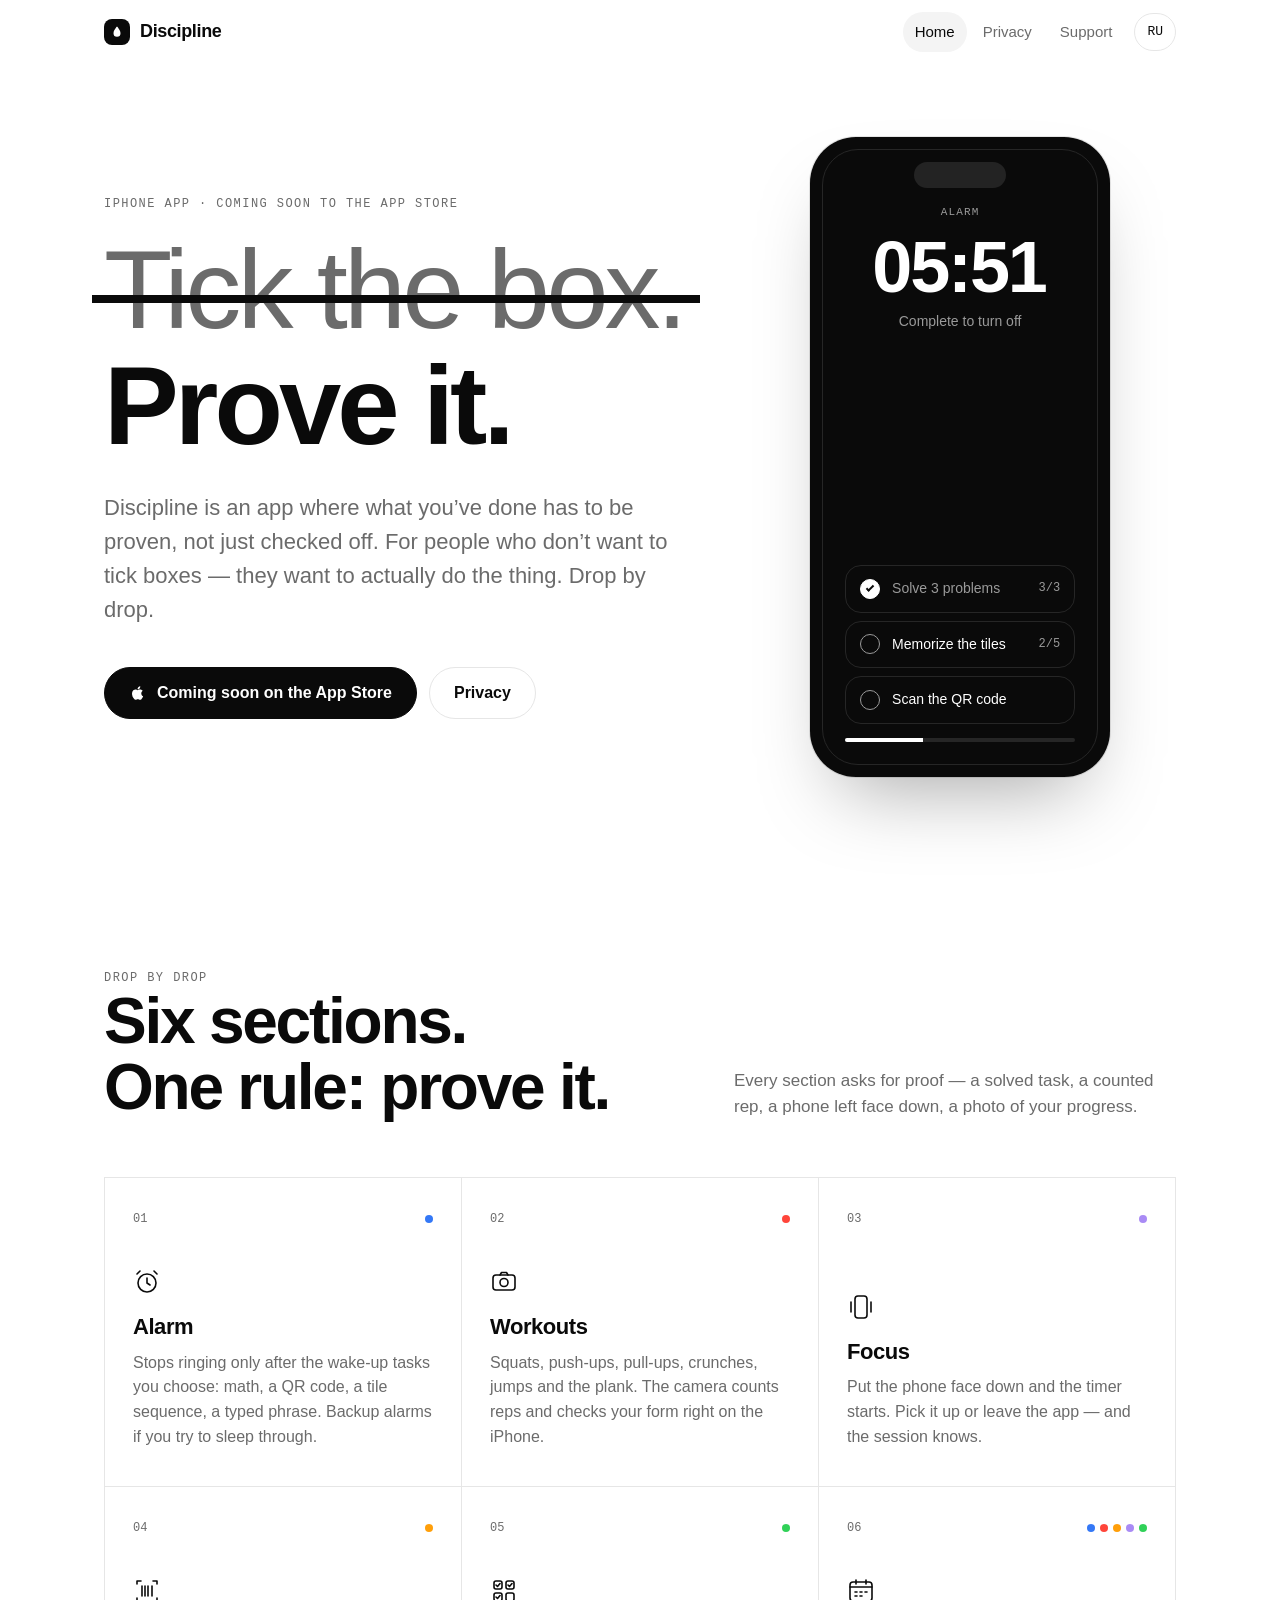
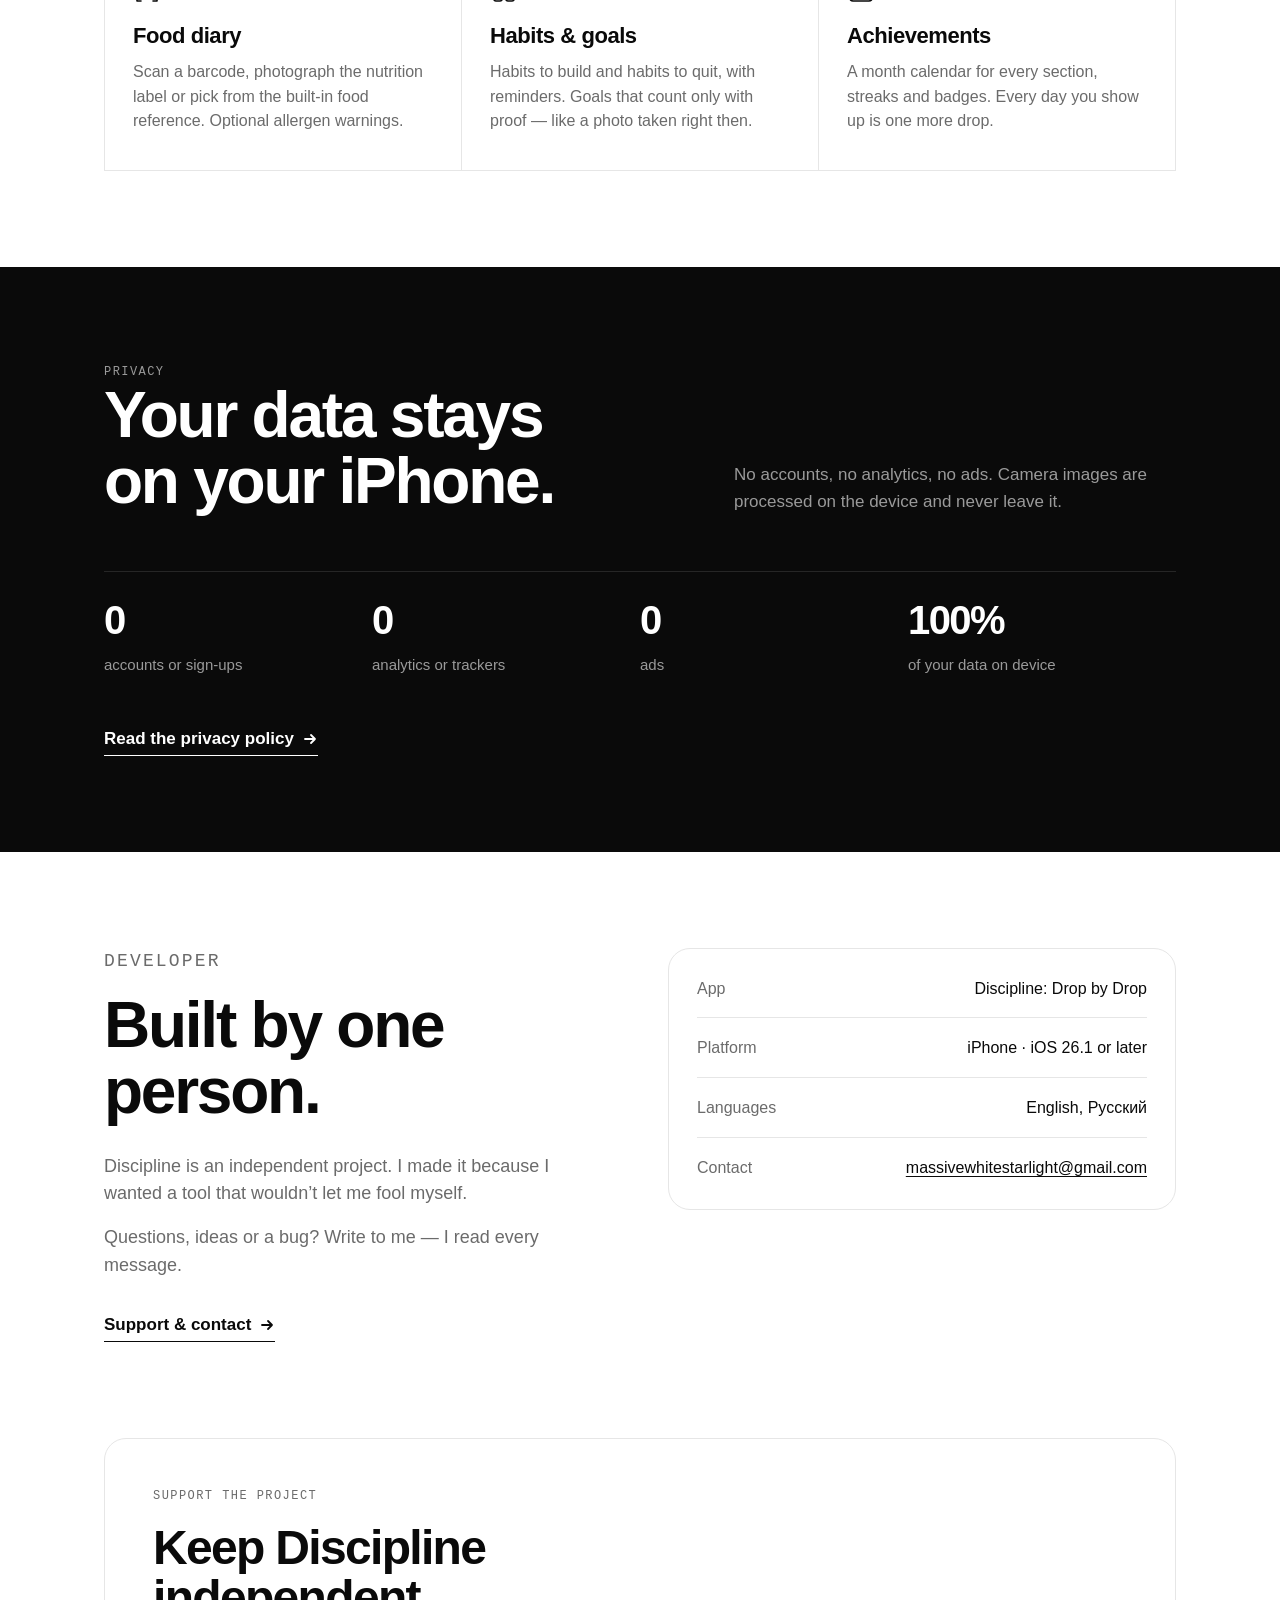
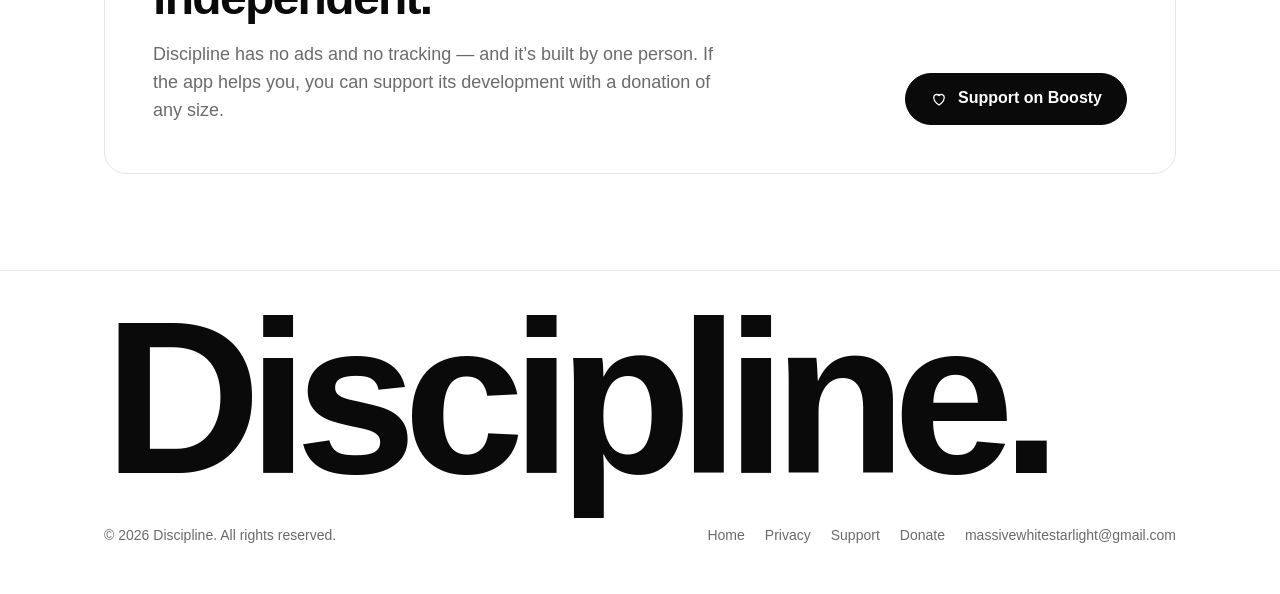
==== commit 85a2f236: "Add files via upload" ====
--- a/index.html
+++ b/index.html
@@ -3,12 +3,12 @@
 <head>
   <meta charset="utf-8">
   <meta name="viewport" content="width=device-width, initial-scale=1, viewport-fit=cover">
-  <title>Discipline — prove it, don't just tick it</title>
-  <meta name="description" content="Discipline is an iPhone app where finished tasks must be proven, not just checked off: an alarm that stops only after tasks, camera-counted reps, phone-free focus, a food diary and habits.">
+  <title>Discipline: Drop by Drop — prove it, don't just tick it</title>
+  <meta name="description" content="Discipline is an iPhone app where what you’ve done has to be proven, not just checked off: an alarm that stops only after tasks, camera-counted workouts, phone-free focus, a food diary, habits, goals and achievements.">
   <meta name="theme-color" content="#ffffff" media="(prefers-color-scheme: light)">
   <meta name="theme-color" content="#000000" media="(prefers-color-scheme: dark)">
-  <meta property="og:title" content="Discipline — prove it, don't just tick it">
-  <meta property="og:description" content="Discipline is an iPhone app where finished tasks must be proven, not just checked off: an alarm that stops only after tasks, camera-counted reps, phone-free focus, a food diary and habits.">
+  <meta property="og:title" content="Discipline: Drop by Drop — prove it, don't just tick it">
+  <meta property="og:description" content="Discipline is an iPhone app where what you’ve done has to be proven, not just checked off: an alarm that stops only after tasks, camera-counted workouts, phone-free focus, a food diary, habits, goals and achievements.">
   <meta property="og:type" content="website">
   <link rel="icon" href="assets/favicon.svg" type="image/svg+xml">
   <link rel="alternate" hreflang="ru" href="ru/">
@@ -28,7 +28,7 @@
 <a class="skip" href="#main">Skip to content</a>
 <header class="header">
   <div class="wrap">
-    <a class="logo" href="./" aria-label="Discipline"><span class="logo-mark"><svg viewBox="0 0 16 16" fill="none" stroke="currentColor" stroke-width="2.2" stroke-linecap="round" stroke-linejoin="round"><path d="M3 8.5l3.2 3L13 4.5"/></svg></span>Discipline</a>
+    <a class="logo" href="./" aria-label="Discipline"><span class="logo-mark"><svg viewBox="0 0 24 24" fill="currentColor"><path d="M12 2.8c-.3 0-.5.2-.7.4C8.6 7 6 10.6 6 14.2A6 6 0 0 0 18 14.2c0-3.6-2.6-7.2-5.3-11-.2-.2-.4-.4-.7-.4z"/></svg></span>Discipline</a>
     <nav class="nav">
       <a href="./" aria-current="page" class="hide-sm">Home</a><a href="privacy.html">Privacy</a><a href="support.html">Support</a>
       <a class="lang" href="ru/" data-lang="ru" hreflang="ru">RU</a>
@@ -40,11 +40,11 @@
   <section class="hero">
     <div class="wrap hero-grid">
       <div>
-        <p class="eyebrow">iPhone app · Coming soon</p>
+        <p class="eyebrow">iPhone app · Coming soon to the App Store</p>
         <h1><span class="line strike">Tick the box.</span><span class="line">Prove it.</span></h1>
-        <p class="lead">Discipline is an app where what you’ve done has to be proven, not just checked off. For people who don’t want to tick boxes — they want to actually do the thing.</p>
+        <p class="lead">Discipline is an app where what you’ve done has to be proven, not just checked off. For people who don’t want to tick boxes — they want to actually do the thing. Drop by drop.</p>
         <div class="cta-row">
-          <!-- After release: replace href="#" with your App Store link and remove the "Soon" badge -->
+          <!-- After release: replace href="#" with your App Store link -->
           <a class="btn btn-primary" href="#" aria-disabled="true"><svg viewBox="0 0 24 24" fill="currentColor"><path d="M16.37 12.6c-.02-2.3 1.88-3.4 1.96-3.46-1.07-1.56-2.73-1.78-3.32-1.8-1.41-.14-2.76.83-3.48.83-.72 0-1.82-.81-3-.79-1.54.02-2.96.9-3.76 2.27-1.6 2.78-.41 6.9 1.15 9.16.76 1.1 1.67 2.34 2.86 2.3 1.15-.05 1.58-.74 2.97-.74 1.38 0 1.78.74 2.99.72 1.24-.02 2.02-1.12 2.77-2.23.87-1.28 1.23-2.52 1.25-2.59-.03-.01-2.4-.92-2.42-3.66zM14.1 5.86c.63-.77 1.06-1.83.94-2.89-.91.04-2.02.61-2.67 1.37-.58.67-1.1 1.76-.96 2.8 1.02.08 2.06-.52 2.69-1.28z"/></svg>Coming soon on the App Store</a>
           <a class="btn btn-ghost" href="privacy.html">Privacy</a>
         </div>
@@ -54,7 +54,7 @@
           <div class="ph-label">Alarm</div>
           <div class="ph-time" data-clock>06:30</div>
           <div class="ph-sub">Complete to turn off</div>
-          <div class="ph-tasks"><div class="ph-task done"><span class="ph-dot"></span><span>Solve 3 problems</span><span class="ph-count">3/3</span></div><div class="ph-task"><span class="ph-dot"></span><span>10 squats</span><span class="ph-count">4/10</span></div><div class="ph-task"><span class="ph-dot"></span><span>Scan the QR code</span><span class="ph-count"></span></div></div>
+          <div class="ph-tasks"><div class="ph-task done"><span class="ph-dot"></span><span>Solve 3 problems</span><span class="ph-count">3/3</span></div><div class="ph-task"><span class="ph-dot"></span><span>Memorize the tiles</span><span class="ph-count">2/5</span></div><div class="ph-task"><span class="ph-dot"></span><span>Scan the QR code</span><span class="ph-count"></span></div></div>
           <div class="ph-progress"><i></i></div>
         </div>
       </div>
@@ -64,10 +64,10 @@
   <section id="features">
     <div class="wrap">
       <div class="section-head reveal">
-        <div><p class="eyebrow">What’s inside</p><h2>Five ways to stop<br>cheating yourself.</h2></div>
-        <p>Every feature asks for proof — a solved task, a counted rep, a phone left face down.</p>
+        <div><p class="eyebrow">Drop by drop</p><h2>Six sections.<br>One rule: prove it.</h2></div>
+        <p>Every section asks for proof — a solved task, a counted rep, a phone left face down, a photo of your progress.</p>
       </div>
-      <div class="features"><article class="feature reveal"><div class="num">01</div><svg class="feature-ico" viewBox="0 0 28 28" fill="none" stroke="currentColor" stroke-width="1.6" stroke-linecap="round" stroke-linejoin="round"><circle cx="14" cy="15" r="9"/><path d="M14 10v5l3 2M4 6l3-3M24 6l-3-3"/></svg><h3>Alarm</h3><p>Stops ringing only after you complete the tasks you set. No snooze-and-sleep.</p></article><article class="feature reveal"><div class="num">02</div><svg class="feature-ico" viewBox="0 0 28 28" fill="none" stroke="currentColor" stroke-width="1.6" stroke-linecap="round" stroke-linejoin="round"><rect x="3" y="7" width="22" height="15" rx="3"/><circle cx="14" cy="14.5" r="4"/><path d="M10 7l1.5-2.5h5L18 7"/></svg><h3>Workouts</h3><p>The camera counts your reps right on the iPhone. A rep you didn’t do doesn’t count.</p></article><article class="feature reveal"><div class="num">03</div><svg class="feature-ico" viewBox="0 0 28 28" fill="none" stroke="currentColor" stroke-width="1.6" stroke-linecap="round" stroke-linejoin="round"><rect x="8" y="3" width="12" height="22" rx="3"/><path d="M4 9v10M24 9v10"/></svg><h3>Focus</h3><p>Put the phone face down and get to work. Pick it up — and the session knows.</p></article><article class="feature reveal"><div class="num">04</div><svg class="feature-ico" viewBox="0 0 28 28" fill="none" stroke="currentColor" stroke-width="1.6" stroke-linecap="round" stroke-linejoin="round"><path d="M4 7V4h4M24 7V4h-4M4 21v3h4M24 21v3h-4"/><path d="M9 9v10M12 9v10M15 9v10M19 9v10"/></svg><h3>Food diary</h3><p>Scan a barcode or a label instead of typing everything by hand.</p></article><article class="feature reveal"><div class="num">05</div><svg class="feature-ico" viewBox="0 0 28 28" fill="none" stroke="currentColor" stroke-width="1.6" stroke-linecap="round" stroke-linejoin="round"><rect x="4" y="4" width="8" height="8" rx="2"/><rect x="16" y="4" width="8" height="8" rx="2"/><rect x="4" y="16" width="8" height="8" rx="2"/><rect x="16" y="16" width="8" height="8" rx="2"/><path d="M6 8l1.5 1.5L10 6.5M18 8l1.5 1.5L22 6.5M6 20l1.5 1.5L10 18.5"/></svg><h3>Habits</h3><p>Goals and habits you back up with progress — including photos you take yourself.</p></article><article class="feature feature-quote reveal"><h3>Not ticks.<br>Actions.</h3></article></div>
+      <div class="features"><article class="feature reveal"><div class="num">01<span class="sec-dots"><i style="background:#3478F6"></i></span></div><svg class="feature-ico" viewBox="0 0 28 28" fill="none" stroke="currentColor" stroke-width="1.6" stroke-linecap="round" stroke-linejoin="round"><circle cx="14" cy="15" r="9"/><path d="M14 10v5l3 2M4 6l3-3M24 6l-3-3"/></svg><h3>Alarm</h3><p>Stops ringing only after the wake-up tasks you choose: math, a QR code, a tile sequence, a typed phrase. Backup alarms if you try to sleep through.</p></article><article class="feature reveal"><div class="num">02<span class="sec-dots"><i style="background:#FF453A"></i></span></div><svg class="feature-ico" viewBox="0 0 28 28" fill="none" stroke="currentColor" stroke-width="1.6" stroke-linecap="round" stroke-linejoin="round"><rect x="3" y="7" width="22" height="15" rx="3"/><circle cx="14" cy="14.5" r="4"/><path d="M10 7l1.5-2.5h5L18 7"/></svg><h3>Workouts</h3><p>Squats, push-ups, pull-ups, crunches, jumps and the plank. The camera counts reps and checks your form right on the iPhone.</p></article><article class="feature reveal"><div class="num">03<span class="sec-dots"><i style="background:#A98BF5"></i></span></div><svg class="feature-ico" viewBox="0 0 28 28" fill="none" stroke="currentColor" stroke-width="1.6" stroke-linecap="round" stroke-linejoin="round"><rect x="8" y="3" width="12" height="22" rx="3"/><path d="M4 9v10M24 9v10"/></svg><h3>Focus</h3><p>Put the phone face down and the timer starts. Pick it up or leave the app — and the session knows.</p></article><article class="feature reveal"><div class="num">04<span class="sec-dots"><i style="background:#FF9F0A"></i></span></div><svg class="feature-ico" viewBox="0 0 28 28" fill="none" stroke="currentColor" stroke-width="1.6" stroke-linecap="round" stroke-linejoin="round"><path d="M4 7V4h4M24 7V4h-4M4 21v3h4M24 21v3h-4"/><path d="M9 9v10M12 9v10M15 9v10M19 9v10"/></svg><h3>Food diary</h3><p>Scan a barcode, photograph the nutrition label or pick from the built-in food reference. Optional allergen warnings.</p></article><article class="feature reveal"><div class="num">05<span class="sec-dots"><i style="background:#30D158"></i></span></div><svg class="feature-ico" viewBox="0 0 28 28" fill="none" stroke="currentColor" stroke-width="1.6" stroke-linecap="round" stroke-linejoin="round"><rect x="4" y="4" width="8" height="8" rx="2"/><rect x="16" y="4" width="8" height="8" rx="2"/><rect x="4" y="16" width="8" height="8" rx="2"/><rect x="16" y="16" width="8" height="8" rx="2"/><path d="M6 8l1.5 1.5L10 6.5M18 8l1.5 1.5L22 6.5M6 20l1.5 1.5L10 18.5"/></svg><h3>Habits & goals</h3><p>Habits to build and habits to quit, with reminders. Goals that count only with proof — like a photo taken right then.</p></article><article class="feature reveal"><div class="num">06<span class="sec-dots"><i style="background:#3478F6"></i><i style="background:#FF453A"></i><i style="background:#FF9F0A"></i><i style="background:#A98BF5"></i><i style="background:#30D158"></i></span></div><svg class="feature-ico" viewBox="0 0 28 28" fill="none" stroke="currentColor" stroke-width="1.6" stroke-linecap="round" stroke-linejoin="round"><rect x="3" y="5" width="22" height="19" rx="3"/><path d="M3 10h22M9 3v4M19 3v4"/><path d="M8 15h2M13 15h2M18 15h2M8 19h2M13 19h2"/></svg><h3>Achievements</h3><p>A month calendar for every section, streaks and badges. Every day you show up is one more drop.</p></article></div>
     </div>
   </section>
 
@@ -77,7 +77,7 @@
         <div><p class="eyebrow">Privacy</p><h2>Your data stays<br>on your iPhone.</h2></div>
         <p>No accounts, no analytics, no ads. Camera images are processed on the device and never leave it.</p>
       </div>
-      <div class="privacy-points"><div class="reveal"><strong>0</strong><span>accounts or sign-ups</span></div><div class="reveal"><strong>0</strong><span>analytics or trackers</span></div><div class="reveal"><strong>0</strong><span>ads or purchases</span></div><div class="reveal"><strong>100%</strong><span>of your data on device</span></div></div>
+      <div class="privacy-points"><div class="reveal"><strong>0</strong><span>accounts or sign-ups</span></div><div class="reveal"><strong>0</strong><span>analytics or trackers</span></div><div class="reveal"><strong>0</strong><span>ads</span></div><div class="reveal"><strong>100%</strong><span>of your data on device</span></div></div>
       <a class="link-arrow" href="privacy.html">Read the privacy policy <svg viewBox="0 0 16 16" fill="none" stroke="currentColor" stroke-width="1.8" stroke-linecap="round" stroke-linejoin="round"><path d="M3 8h10M9 4l4 4-4 4"/></svg></a>
     </div>
   </section>
@@ -87,20 +87,21 @@
       <div class="reveal">
         <p class="eyebrow">Developer</p>
         <h2 style="margin-bottom:28px">Built by one person.</h2>
-        <p>Discipline is developed independently. I made it because I wanted a tool that wouldn’t let me fool myself.</p>
+        <p>Discipline is an independent project. I made it because I wanted a tool that wouldn’t let me fool myself.</p>
         <p>Questions, ideas or a bug? Write to me — I read every message.</p>
         <a class="link-arrow" href="support.html" style="margin-top:16px">Support & contact <svg viewBox="0 0 16 16" fill="none" stroke="currentColor" stroke-width="1.8" stroke-linecap="round" stroke-linejoin="round"><path d="M3 8h10M9 4l4 4-4 4"/></svg></a>
       </div>
-      <div class="dev-card reveal"><div class="dev-row"><span>Developer</span><span>Dmitry Kukhar</span></div><div class="dev-row"><span>Platform</span><span>iPhone · iOS</span></div><div class="dev-row"><span>Languages</span><span>English, Русский</span></div><div class="dev-row"><span>Contact</span><span><a href="mailto:massivewhitestarlight@gmail.com">massivewhitestarlight@gmail.com</a></span></div></div>
+      <div class="dev-card reveal"><div class="dev-row"><span>App</span><span>Discipline: Drop by Drop</span></div><div class="dev-row"><span>Platform</span><span>iPhone · iOS 26.1 or later</span></div><div class="dev-row"><span>Languages</span><span>English, Русский</span></div><div class="dev-row"><span>Contact</span><span><a href="mailto:massivewhitestarlight@gmail.com">massivewhitestarlight@gmail.com</a></span></div></div>
     </div>
   </section>
+
   <section id="donate" class="donate-section">
     <div class="wrap">
       <div class="donate reveal">
         <div>
           <p class="eyebrow">Support the project</p>
           <h2>Keep Discipline<br>independent.</h2>
-          <p class="donate-text">Discipline has no ads, no subscriptions and no tracking — and it’s built by one person. If the app helps you, you can support its development with a donation of any size.</p>
+          <p class="donate-text">Discipline has no ads and no tracking — and it’s built by one person. If the app helps you, you can support its development with a donation of any size.</p>
         </div>
         <div class="donate-actions">
           <!-- To add a QR code: put assets/boosty-qr.png in the folder and uncomment the next line -->
@@ -115,7 +116,7 @@
   <div class="wrap" style="display:block">
     <div class="big-word" aria-hidden="true">Discipline.</div>
     <div style="display:flex;justify-content:space-between;gap:24px;flex-wrap:wrap">
-      <div>© <span data-year>2026</span> Dmitry Kukhar. All rights reserved.</div>
+      <div>© <span data-year>2026</span> Discipline. All rights reserved.</div>
       <nav>
         <a href="./">Home</a>
         <a href="privacy.html">Privacy</a>
--- a/assets/style.css
+++ b/assets/style.css
@@ -474,3 +474,32 @@
   .nav a:not(.lang) { padding: 8px 7px; }
   .nav .lang { margin-left: 4px; padding: 6px 9px; }
 }
+
+/* ---------- Donate ---------- */
+.donate-section { padding-top: 0; }
+.donate {
+  border: 1px solid var(--line);
+  border-radius: var(--radius);
+  padding: 48px;
+  display: grid;
+  grid-template-columns: 1fr auto;
+  gap: 40px;
+  align-items: end;
+}
+.donate h2 { font-size: clamp(30px, 4.2vw, 48px); }
+.donate-text { color: var(--muted); max-width: 32em; margin: 18px 0 0; font-size: 18px; }
+.donate-actions { display: flex; flex-direction: column; align-items: flex-end; gap: 18px; }
+.donate-qr { width: 132px; height: 132px; border-radius: 14px; background: #fff; padding: 8px; border: 1px solid var(--line); }
+@media (max-width: 720px) {
+  .donate { grid-template-columns: 1fr; padding: 28px; gap: 28px; }
+  .donate-actions { align-items: stretch; }
+  .donate-actions .btn { justify-content: center; }
+  .donate-qr { display: none; }
+}
+
+/* ---------- v3: drop logo + section colors ---------- */
+.logo-mark svg { width: 14px; height: 14px; }
+.feature .num { display: flex; align-items: center; justify-content: space-between; }
+.sec-dots { display: inline-flex; gap: 5px; }
+.sec-dots i { width: 8px; height: 8px; border-radius: 50%; display: block; }
+.feature:hover .sec-dots { opacity: 1; }
